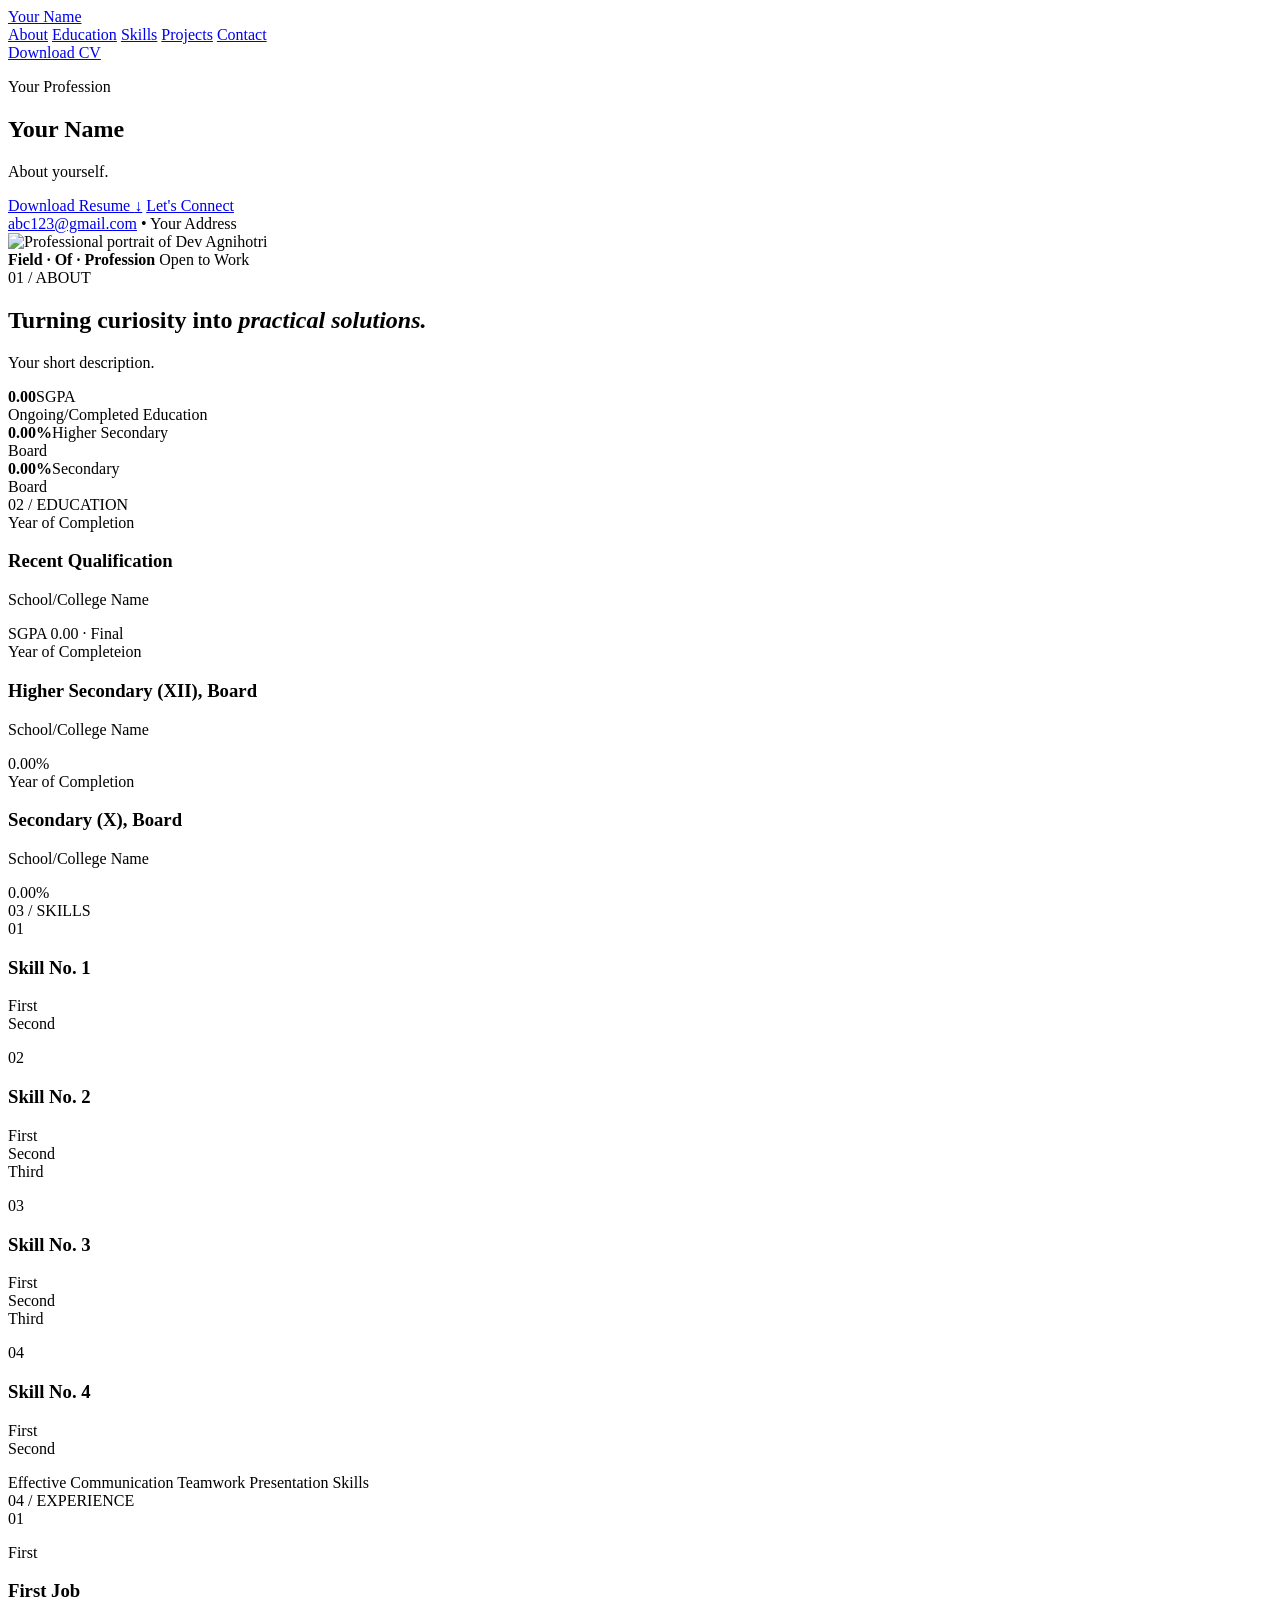
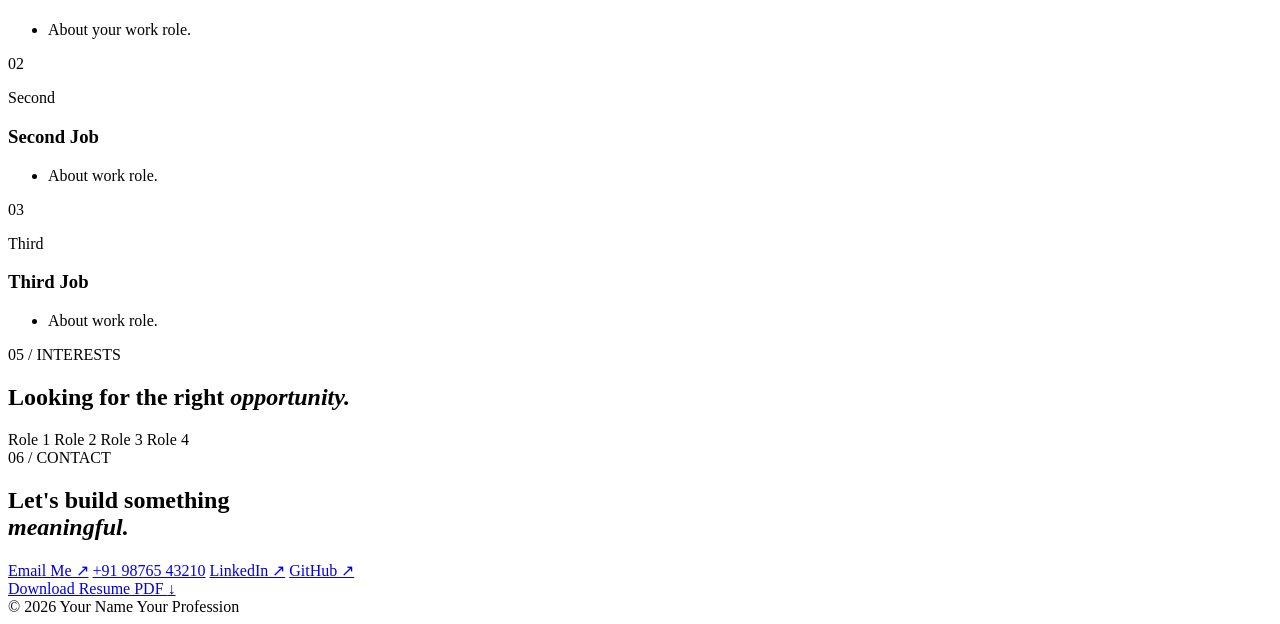
==== Web 1/index.html @ 113ae643 "Rename index.html to Web 1/index.html" ====
<!DOCTYPE html>
<html lang="en">
<head>
  <meta charset="UTF-8">
  <meta name="viewport" content="width=device-width, initial-scale=1.0">
  <title>Sample Design 1</title>
  <link rel="preconnect" href="https://fonts.googleapis.com">
  <link rel="preconnect" href="https://fonts.gstatic.com" crossorigin>
  <link href="https://fonts.googleapis.com/css2?family=DM+Sans:wght@400;500;600;700&family=Playfair+Display:wght@600;700&display=swap" rel="stylesheet">
  <link rel="stylesheet" href="styles.css">
</head>
<body>
  <header class="nav">
    <div class="nav-inner">
      <a class="brand" href="#home">Your Name</a>
      <nav>
        <a href="#about">About</a>
        <a href="#education">Education</a>
        <a href="#skills">Skills</a>
        <a href="#projects">Projects</a>
        <a href="#contact">Contact</a>
      </nav>
      <a class="nav-btn" href="Sample - CV.docx" download>Download CV</a>
    </div>
  </header>

  <main>
    <section id="home" class="hero">
      <div class="hero-copy">
        <p class="eyebrow">Your Profession</p>
        <h1>Your <span>Name</span></h1>
        <p class="hero-text">
          About yourself.
        </p>
        <div class="hero-actions">
          <a class="primary-btn" href="Sample - CV.docx" download>Download Resume <span>↓</span></a>
          <a class="secondary-btn" href="#contact">Let's Connect</a>
        </div>
        <div class="quick-links">
          <a href="mailto:abc123@gmail.com">abc123@gmail.com</a>
          <span>•</span>
          <span>Your Address</span>
        </div>
      </div>

      <div class="hero-photo-wrap">
        <div class="soft-shape shape-one"></div>
        <div class="soft-shape shape-two"></div>
        <div class="photo-card">
          <img src="image.jpg" alt="Professional portrait of Dev Agnihotri">
          <div class="photo-caption">
            <strong>Field · Of · Profession</strong>
            <span>Open to Work</span>
          </div>
        </div>
      </div>
    </section>

    <section id="about" class="section about">
      <div class="section-label">01 / ABOUT</div>
      <div>
        <h2>Turning curiosity into <em>practical solutions.</em></h2>
        <p>
          Your short description.
        </p>
        <div class="stats">
          <div><strong>0.00</strong><span>SGPA<br>Ongoing/Completed Education</span></div>
          <div><strong>0.00%</strong><span>Higher Secondary<br>Board</span></div>
          <div><strong>0.00%</strong><span>Secondary<br>Board</span></div>
        </div>
      </div>
    </section>

    <section id="education" class="section">
      <div class="section-label">02 / EDUCATION</div>
      <div class="timeline">
        <article class="timeline-item">
          <span class="year">Year of Completion</span>
          <h3>Recent Qualification</h3>
          <p>School/College Name</p>
          <span class="pill">SGPA 0.00 · Final</span>
        </article>
        <article class="timeline-item">
          <span class="year">Year of Completeion</span>
          <h3>Higher Secondary (XII), Board</h3>
          <p>School/College Name</p>
          <span class="pill">0.00%</span>
        </article>
        <article class="timeline-item">
          <span class="year">Year of Completion</span>
          <h3>Secondary (X), Board</h3>
          <p>School/College Name</p>
          <span class="pill">0.00%</span>
        </article>
      </div>
    </section>

    <section id="skills" class="section skills-section">
      <div class="section-label">03 / SKILLS</div>
      <div class="skill-grid">
        <div class="skill-card"><span>01</span><h3>Skill No. 1</h3><p>First<br>Second</p></div>
        <div class="skill-card"><span>02</span><h3>Skill No. 2</h3><p>First<br>Second<br>Third</p></div>
        <div class="skill-card"><span>03</span><h3>Skill No. 3</h3><p>First<br>Second<br>Third</p></div>
        <div class="skill-card"><span>04</span><h3>Skill No. 4</h3><p>First<br>Second</p></div>
      </div>
      <div class="soft-skills">
        <span>Effective Communication</span>
        <span>Teamwork</span>
        <span>Presentation Skills</span>
      </div>
    </section>

    <section id="projects" class="section">
      <div class="section-label">04 / EXPERIENCE</div>
      <div class="project-list">
        <article class="project">
          <div class="project-no">01</div>
          <div>
            <p class="project-type">First</p>
            <h3>First Job</h3>
            <ul>
              <li>About your work role.</li>
            </ul>
          </div>
        </article>
        <article class="project">
          <div class="project-no">02</div>
          <div>
            <p class="project-type">Second</p>
            <h3>Second Job</h3>
            <ul>
              <li>About work role.</li>
            </ul>
          </div>
        </article>
        <article class="project">
          <div class="project-no">03</div>
          <div>
            <p class="project-type">Third</p>
            <h3>Third Job</h3>
            <ul>
              <li>About work role.</li>
            </ul>
          </div>
        </article>
      </div>
    </section>

    <section class="section interests">
      <div class="section-label">05 / INTERESTS</div>
      <div>
        <h2>Looking for the right <em>opportunity.</em></h2>
        <div class="interest-list">
          <span>Role 1</span>
          <span>Role 2</span>
          <span>Role 3</span>
          <span>Role 4</span>
        </div>
      </div>
    </section>

    <section id="contact" class="contact">
      <div class="section-label">06 / CONTACT</div>
      <h2>Let's build something<br><em>meaningful.</em></h2>
      <div class="contact-links">
        <a href="mailto:abc123@gmail.com">Email Me ↗</a>
        <a href="tel:+919876543210">+91 98765 43210</a>
        <a href="#" target="_blank" rel="noopener">LinkedIn ↗</a>
        <a href="#" target="_blank" rel="noopener">GitHub ↗</a>
      </div>
      <a class="primary-btn bottom-download" href="Sample - CV.docx" download>Download Resume PDF <span>↓</span></a>
    </section>
  </main>

  <footer>
    <span>© 2026 Your Name</span>
    <span>Your Profession</span>
  </footer>
</body>
</html>
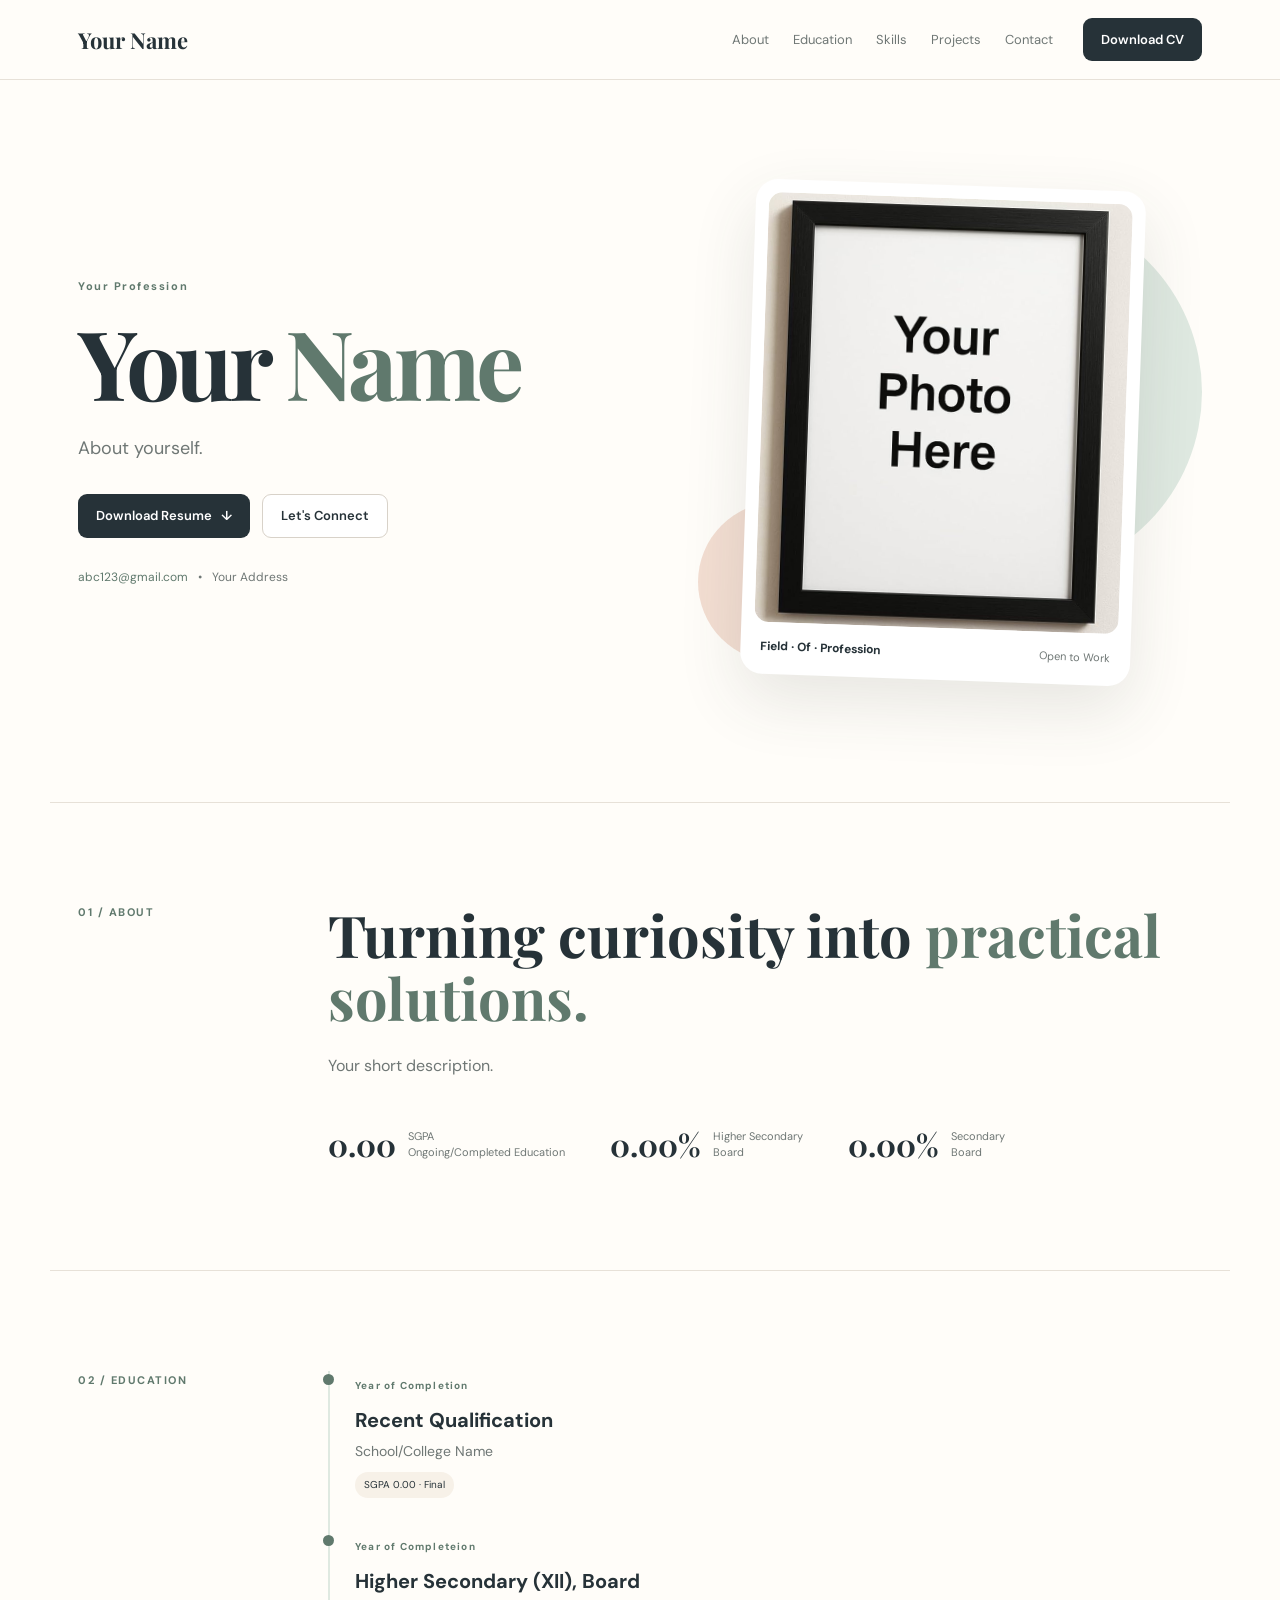
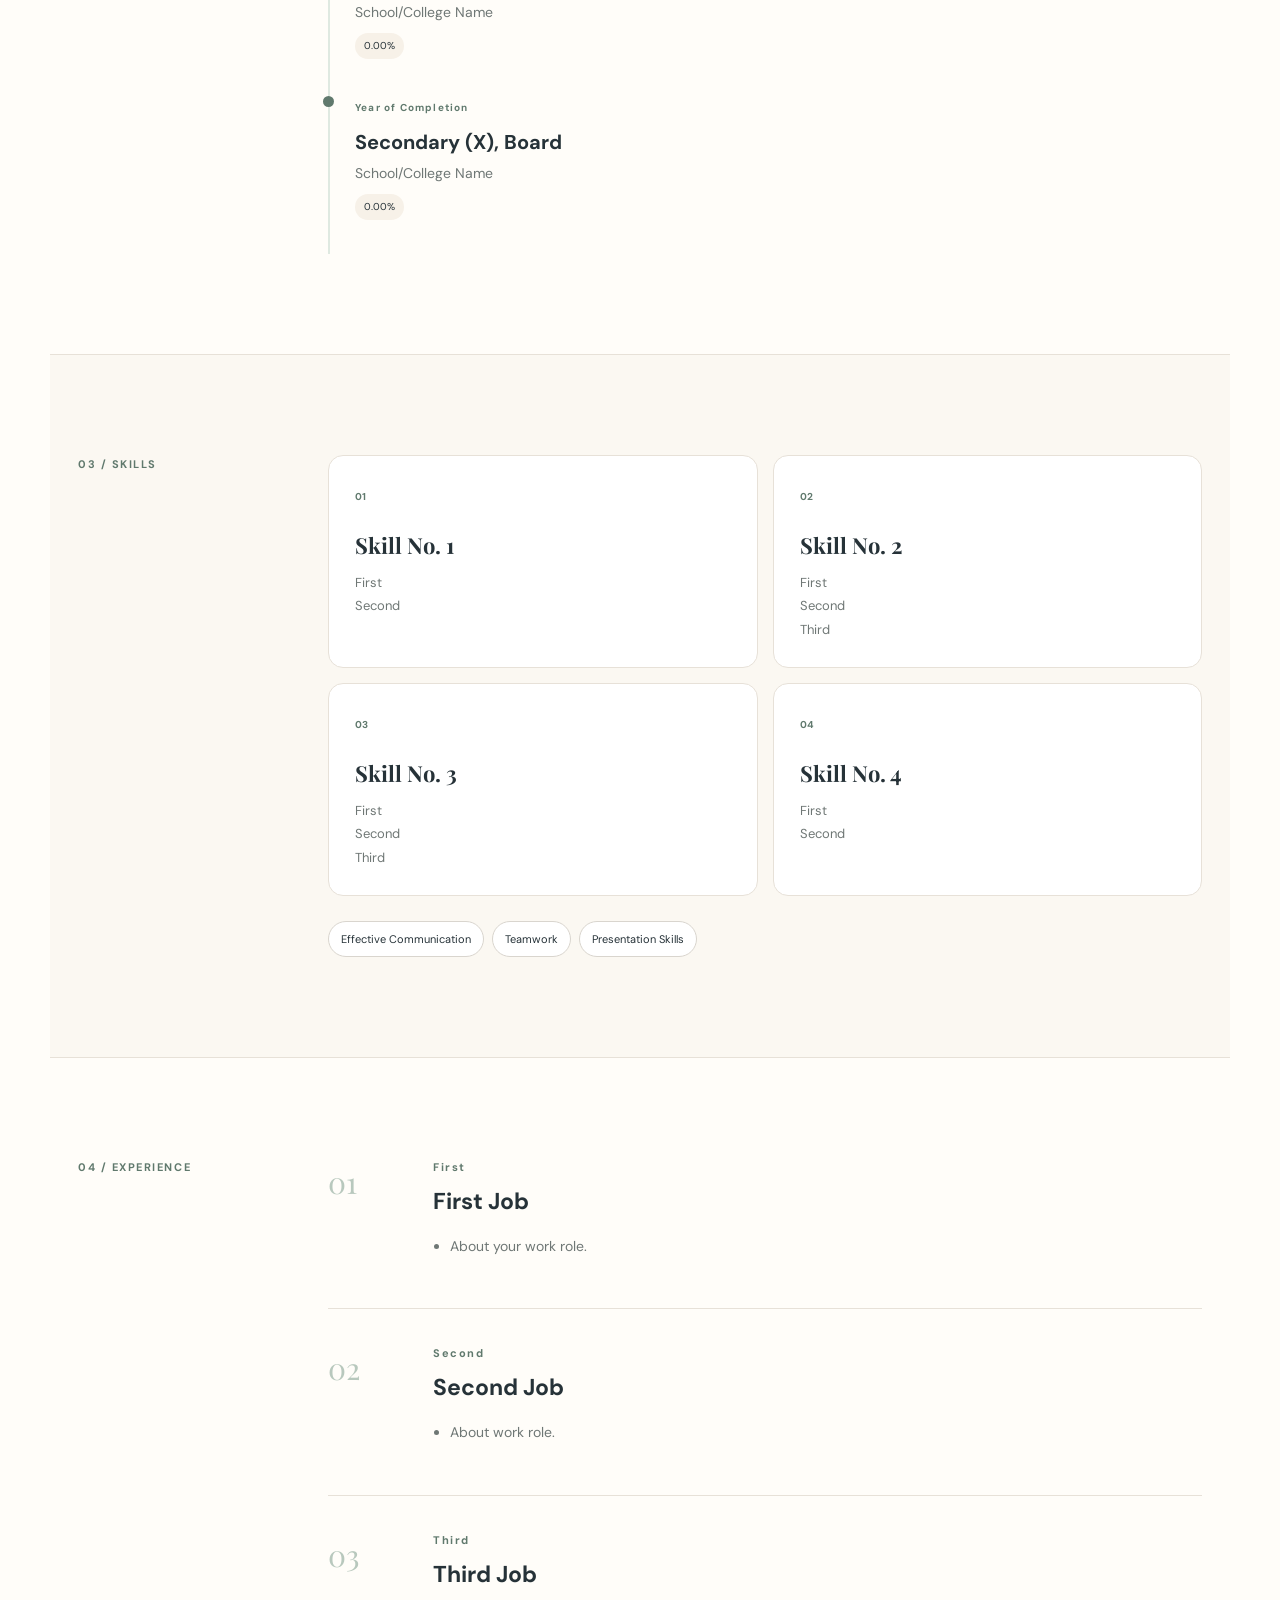
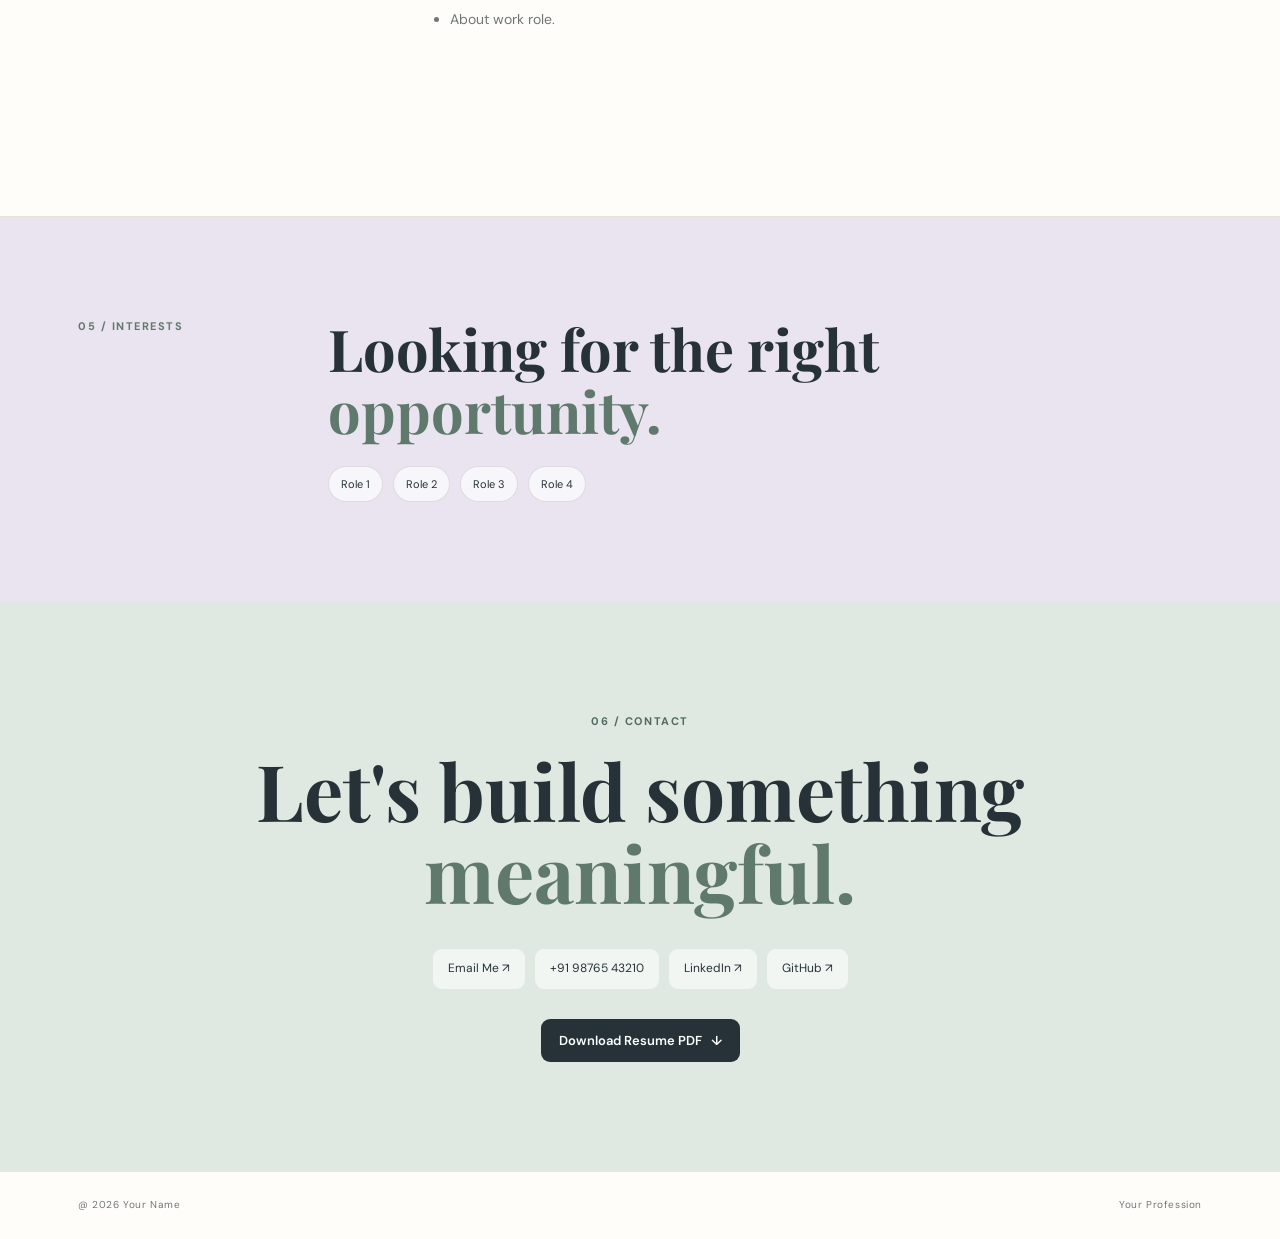
==== commit 107f4654: "Update index.html" ====
--- a/Web 1/index.html
+++ b/Web 1/index.html
@@ -173,7 +173,7 @@
   </main>
 
   <footer>
-    <span>© 2026 Your Name</span>
+    <span>@ 2026 Your Name</span>
     <span>Your Profession</span>
   </footer>
 </body>
--- a/Web 1/styles.css
+++ b/Web 1/styles.css
@@ -0,0 +1,92 @@
+*{box-sizing:border-box;margin:0;padding:0}
+:root{
+  --ink:#263238;
+  --muted:#6f7775;
+  --paper:#fffdf9;
+  --cream:#f7f1e8;
+  --sage:#dfe9e1;
+  --sage-deep:#60796d;
+  --peach:#f3ded2;
+  --lavender:#e9e4ef;
+  --line:#e7e1d8;
+  --white:#ffffff;
+}
+html{scroll-behavior:smooth}
+body{font-family:"DM Sans",Arial,sans-serif;color:var(--ink);background:var(--paper);line-height:1.65}
+a{color:inherit;text-decoration:none}
+.nav{position:sticky;top:0;z-index:10;background:rgba(255,253,249,.9);backdrop-filter:blur(14px);border-bottom:1px solid var(--line)}
+.nav-inner{max-width:1180px;margin:auto;padding:18px 28px;display:flex;align-items:center;gap:30px}
+.brand{font-family:"Playfair Display",serif;font-size:22px;font-weight:700;margin-right:auto}
+.nav nav{display:flex;gap:24px;font-size:13px;color:var(--muted)}
+.nav nav a:hover{color:var(--sage-deep)}
+.nav-btn,.primary-btn{background:var(--ink);color:#fff;padding:11px 18px;border-radius:9px;font-size:13px;font-weight:600;display:inline-flex;gap:9px;align-items:center;transition:.2s}
+.nav-btn:hover,.primary-btn:hover{transform:translateY(-2px);background:#3b4948}
+.hero{max-width:1180px;margin:auto;padding:92px 28px 110px;display:grid;grid-template-columns:1.02fr .98fr;align-items:center;gap:65px}
+.eyebrow,.section-label,.project-type{letter-spacing:.14em;font-size:11px;font-weight:700;color:var(--sage-deep)}
+.hero h1{font-family:"Playfair Display",serif;font-size:clamp(58px,8vw,96px);line-height:.98;letter-spacing:-.045em;margin:18px 0 25px}
+.hero h1 span,h2 em{font-style:normal;color:var(--sage-deep)}
+.hero-text{max-width:650px;font-size:18px;color:var(--muted);line-height:1.75}
+.hero-actions{display:flex;gap:12px;margin-top:30px;flex-wrap:wrap}
+.secondary-btn{padding:10px 18px;border:1px solid #d8d2c9;border-radius:9px;font-size:13px;font-weight:600;background:#fff}
+.quick-links{display:flex;gap:10px;align-items:center;flex-wrap:wrap;margin-top:30px;color:var(--muted);font-size:12px}
+.quick-links a{color:var(--sage-deep)}
+.hero-photo-wrap{position:relative;min-height:520px;display:flex;align-items:center;justify-content:center}
+.photo-card{position:relative;width:min(390px,88%);background:#fff;padding:13px 13px 18px;border-radius:22px;box-shadow:0 25px 65px rgba(54,64,60,.12);transform:rotate(2deg);z-index:2}
+.photo-card img{width:100%;display:block;border-radius:14px;aspect-ratio:1/1.18;object-fit:cover}
+.photo-caption{padding:15px 7px 0;display:flex;justify-content:space-between;gap:12px;align-items:center;font-size:11px;color:var(--muted)}
+.photo-caption strong{color:var(--ink);font-size:12px}
+.soft-shape{position:absolute;border-radius:50%;filter:blur(.2px)}
+.shape-one{width:370px;height:370px;background:var(--sage);right:0;top:35px}
+.shape-two{width:160px;height:160px;background:var(--peach);left:15px;bottom:30px}
+.section{max-width:1180px;margin:auto;padding:100px 28px;border-top:1px solid var(--line);display:grid;grid-template-columns:190px 1fr;gap:60px}
+.section h2{font-family:"Playfair Display",serif;font-size:clamp(34px,4.5vw,58px);line-height:1.08;max-width:850px;margin-bottom:25px}
+.about p{max-width:790px;color:var(--muted);font-size:16px}
+.stats{display:flex;gap:45px;margin-top:40px;flex-wrap:wrap}
+.stats div{display:flex;align-items:center;gap:12px}
+.stats strong{font-family:"Playfair Display",serif;font-size:31px}
+.stats span{font-size:11px;color:var(--muted);line-height:1.4}
+.timeline{display:grid;gap:0}
+.timeline-item{padding:0 0 34px 25px;border-left:2px solid var(--sage);position:relative}
+.timeline-item:before{content:"";position:absolute;left:-7px;top:3px;width:11px;height:11px;background:var(--sage-deep);border-radius:50%}
+.year{font-size:10px;letter-spacing:.12em;color:var(--sage-deep);font-weight:700}
+.timeline-item h3{font-size:20px;margin:6px 0 3px}
+.timeline-item p{color:var(--muted);font-size:14px}
+.pill{display:inline-block;background:var(--cream);padding:5px 9px;border-radius:100px;font-size:10px;margin-top:9px}
+.skills-section{background:#fbf8f2}
+.skill-grid{display:grid;grid-template-columns:repeat(2,1fr);gap:15px}
+.skill-card{background:#fff;border:1px solid var(--line);padding:26px;border-radius:15px;min-height:175px}
+.skill-card span{font-size:10px;color:var(--sage-deep);font-weight:700}
+.skill-card h3{font-family:"Playfair Display",serif;font-size:22px;margin:18px 0 8px}
+.skill-card p{font-size:13px;color:var(--muted);line-height:1.8}
+.soft-skills{grid-column:2;display:flex;flex-wrap:wrap;gap:8px;margin-top:-35px}
+.soft-skills span,.interest-list span{border:1px solid #d9d5ce;border-radius:100px;padding:8px 12px;font-size:11px;background:#fff}
+.project-list{display:grid;gap:0}
+.project{display:grid;grid-template-columns:80px 1fr;gap:25px;padding:0 0 45px;margin-bottom:35px;border-bottom:1px solid var(--line)}
+.project:last-child{border-bottom:0}
+.project-no{font-family:"Playfair Display",serif;font-size:30px;color:#b8c8bd}
+.project h3{font-size:23px;margin:7px 0 14px}
+.project ul{padding-left:17px;color:var(--muted);font-size:14px;max-width:800px}
+.project li{margin:5px 0}
+.interests{background:var(--lavender);max-width:none;padding-left:max(28px,calc((100vw - 1124px)/2));padding-right:max(28px,calc((100vw - 1124px)/2))}
+.interest-list{display:flex;flex-wrap:wrap;gap:10px;max-width:850px}
+.interest-list span{background:rgba(255,255,255,.65);border-color:rgba(110,100,125,.18)}
+.contact{padding:110px 28px;text-align:center;background:var(--sage)}
+.contact .section-label{color:#536a60}
+.contact h2{font-family:"Playfair Display",serif;font-size:clamp(45px,7vw,78px);line-height:1.05;margin:20px auto 35px}
+.contact-links{display:flex;justify-content:center;gap:10px;flex-wrap:wrap}
+.contact-links a{background:rgba(255,255,255,.62);padding:10px 15px;border-radius:9px;font-size:12px}
+.bottom-download{margin-top:30px;background:var(--ink)}
+footer{padding:25px 28px;display:flex;justify-content:space-between;max-width:1180px;margin:auto;color:var(--muted);font-size:10px;letter-spacing:.06em}
+@media(max-width:850px){
+  .nav nav{display:none}.nav-inner{padding:15px 20px}.nav-btn{margin-left:auto}
+  .hero{grid-template-columns:1fr;padding:65px 22px 80px;gap:45px}.hero-photo-wrap{min-height:430px}
+  .section{grid-template-columns:1fr;padding:75px 22px;gap:25px}.section-label{margin-bottom:0}
+  .soft-skills{grid-column:1;margin-top:0}.skill-grid{grid-template-columns:1fr}
+  .project{grid-template-columns:55px 1fr;gap:15px}
+  footer{padding:22px;gap:15px;flex-direction:column}
+}
+@media(max-width:500px){
+  .hero h1{font-size:57px}.hero-text{font-size:16px}.photo-card{width:88%}
+  .shape-one{width:290px;height:290px}.shape-two{width:110px;height:110px}
+  .stats{gap:25px}.project h3{font-size:19px}
+}
